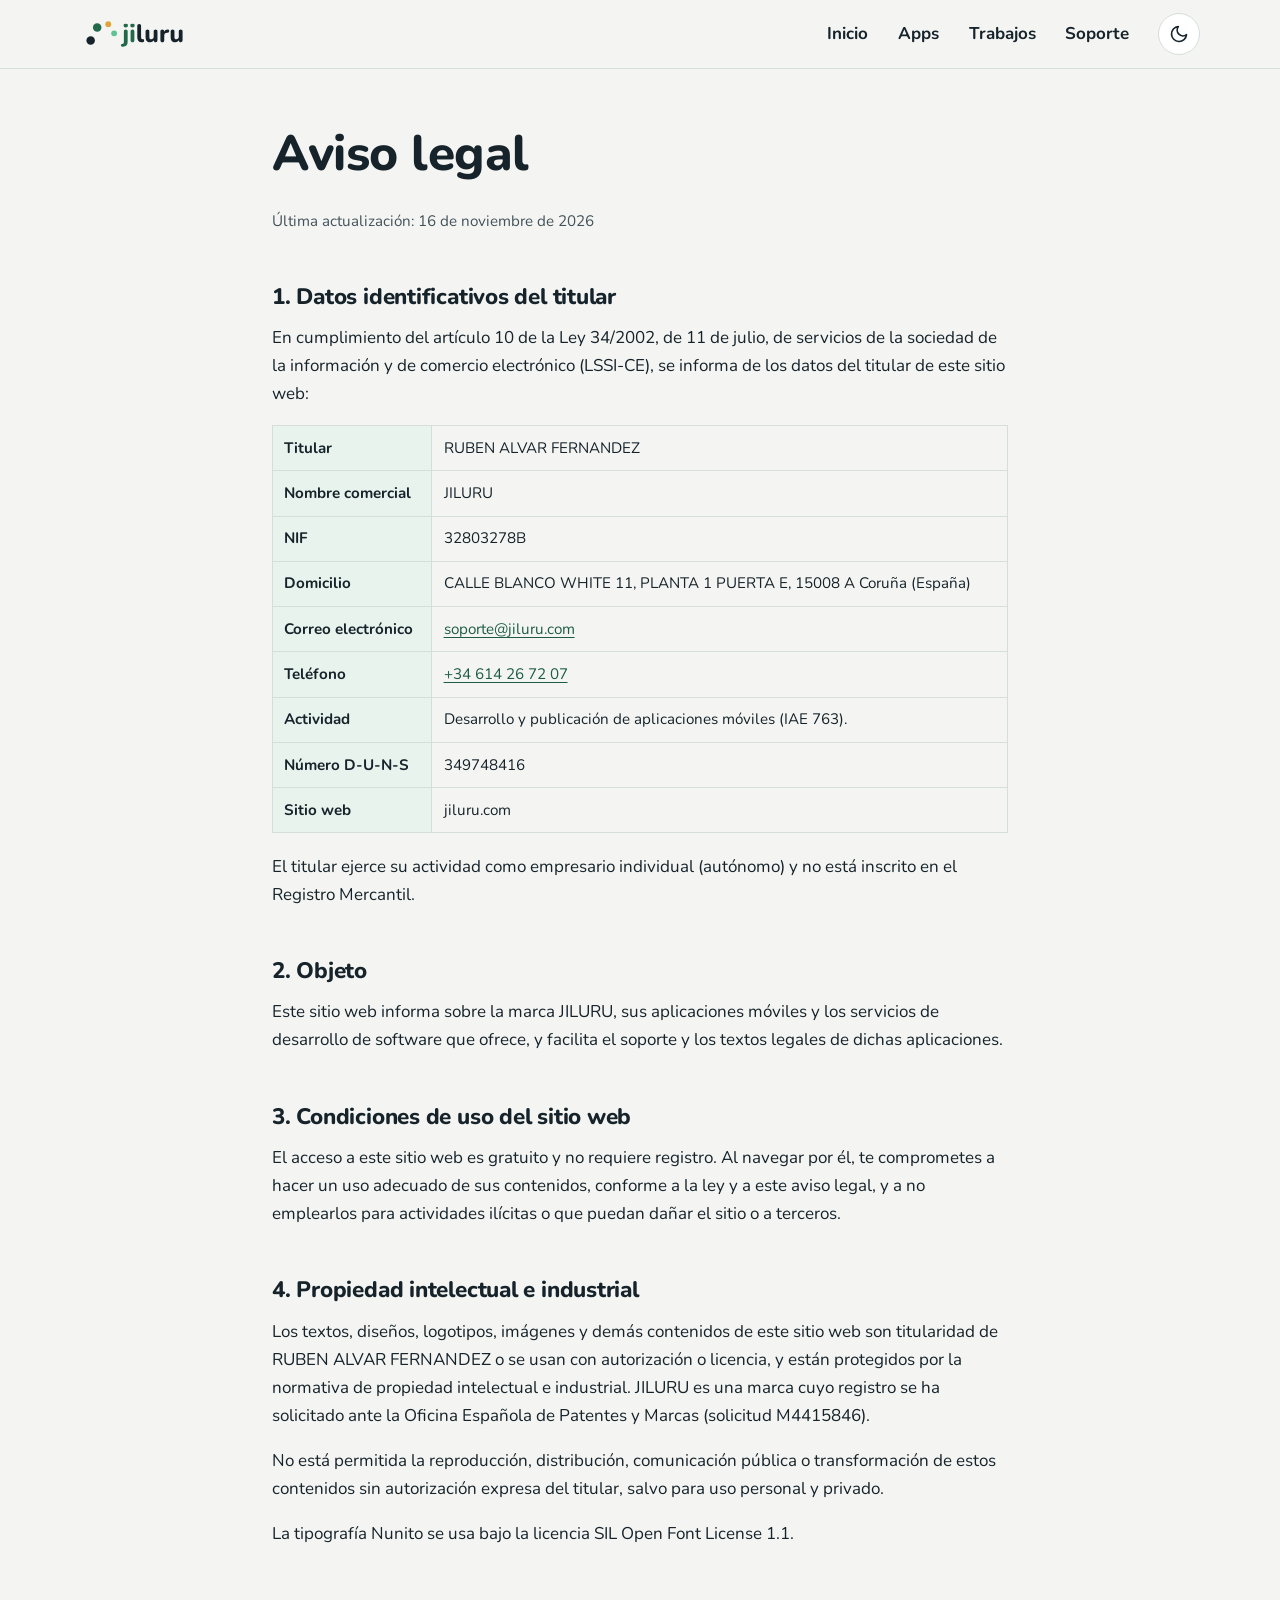
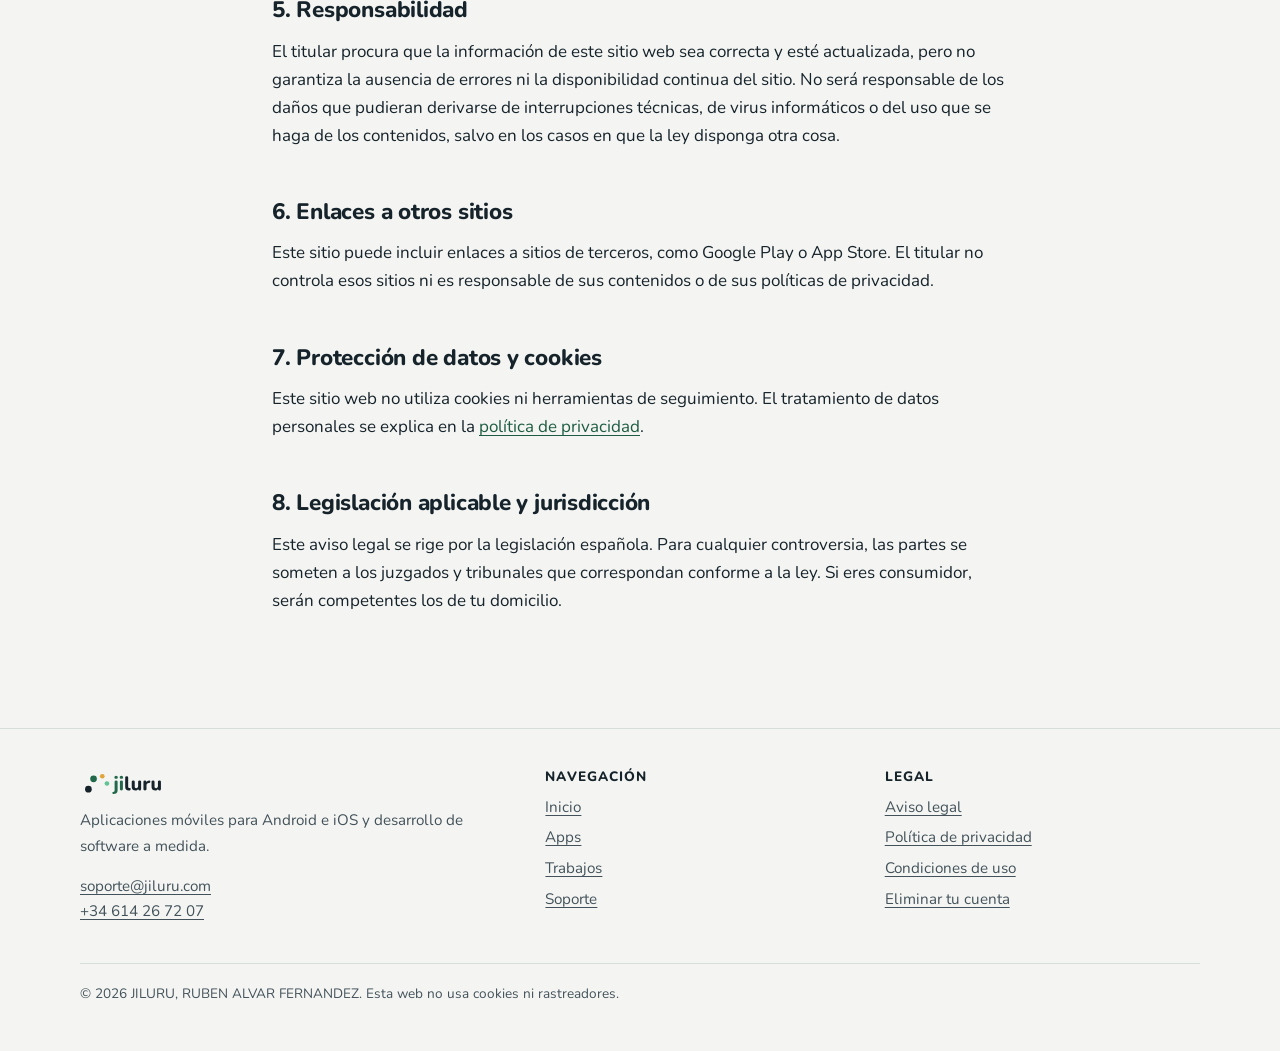
==== aviso-legal/index.html @ 8b1d1f9a "Web JILURU v3" ====
<!DOCTYPE html>
<html lang="es">
<head>
  <meta charset="utf-8">
  <meta name="viewport" content="width=device-width, initial-scale=1">
  <title>Aviso legal | JILURU</title>
  <meta name="description" content="Aviso legal de JILURU conforme a la LSSI-CE.">
  <link rel="canonical" href="https://jiluru.com/aviso-legal/">
  <!-- Idiomas: cuando exista la versión en inglés (carpeta /en/), descomenta la línea "en". -->
  <link rel="alternate" hreflang="es" href="https://jiluru.com/aviso-legal/">
  <!-- <link rel="alternate" hreflang="en" href="https://jiluru.com/en/aviso-legal/"> -->
  <link rel="alternate" hreflang="x-default" href="https://jiluru.com/aviso-legal/">

  <!-- Compartir en redes (Open Graph) -->
  <meta property="og:type" content="website">
  <meta property="og:site_name" content="JILURU">
  <meta property="og:locale" content="es_ES">
  <meta property="og:title" content="Aviso legal | JILURU">
  <meta property="og:description" content="Aviso legal de JILURU conforme a la LSSI-CE.">
  <meta property="og:url" content="https://jiluru.com/aviso-legal/">
  <meta property="og:image" content="https://jiluru.com/assets/img/og-jiluru.png">
  <meta property="og:image:width" content="1200">
  <meta property="og:image:height" content="630">
  <meta property="og:image:alt" content="Logotipo de JILURU">
  <meta name="twitter:card" content="summary_large_image">

  <!-- Iconos -->
  <link rel="icon" href="../favicon.ico" sizes="32x32">
  <link rel="icon" href="../favicon.svg" type="image/svg+xml">
  <link rel="apple-touch-icon" href="../apple-touch-icon.png">
  <link rel="manifest" href="../site.webmanifest">
  <meta name="theme-color" content="#22684B">

  <link rel="stylesheet" href="../assets/css/estilos.css">
  <script>try{var t=localStorage.getItem("jiluru-tema");if(t)document.documentElement.setAttribute("data-tema",t)}catch(e){}</script>
  <script src="../assets/js/principal.js" defer></script>
</head>
<body>
  <a class="saltar" href="#contenido">Saltar al contenido</a>

  <header class="cabecera">
    <div class="contenedor">
      <a class="marca" href="../" aria-label="JILURU, ir al inicio">
        <img class="logo-claro" src="../assets/img/logo-jiluru.svg" alt="JILURU" width="110" height="38">
        <img class="logo-oscuro" src="../assets/img/logo-jiluru-oscuro.svg" alt="JILURU" width="110" height="38">
      </a>
      <nav class="menu" aria-label="Principal">
        <ul>
          <li><a href="../">Inicio</a></li>
          <li><a href="../apps/">Apps</a></li>
          <li><a href="../trabajos/">Trabajos</a></li>
          <li><a href="../soporte/">Soporte</a></li>
        </ul>
      </nav>
      <button class="boton-tema" type="button" aria-pressed="false" title="Cambiar modo claro u oscuro">
        <span class="solo-lectores">Modo oscuro</span>
        <svg class="icono-luna" viewBox="0 0 24 24" fill="none" stroke="currentColor" stroke-width="2" stroke-linecap="round" stroke-linejoin="round" aria-hidden="true"><path d="M21 12.8A9 9 0 1 1 11.2 3a7 7 0 0 0 9.8 9.8z"/></svg>
        <svg class="icono-sol" viewBox="0 0 24 24" fill="none" stroke="currentColor" stroke-width="2" stroke-linecap="round" stroke-linejoin="round" aria-hidden="true"><circle cx="12" cy="12" r="4.5"/><path d="M12 2v2M12 20v2M4.9 4.9l1.4 1.4M17.7 17.7l1.4 1.4M2 12h2M20 12h2M4.9 19.1l1.4-1.4M17.7 6.3l1.4-1.4"/></svg>
      </button>
    </div>
  </header>

  <main id="contenido">
    <section class="legal">
      <div class="contenedor texto-largo">
        <h1>Aviso legal</h1>
        <p class="fecha">Última actualización: 16 de noviembre de 2026</p>
        
        <h2>1. Datos identificativos del titular</h2>
        <p>En cumplimiento del artículo 10 de la Ley 34/2002, de 11 de julio, de servicios de la sociedad de la información y de comercio electrónico (LSSI-CE), se informa de los datos del titular de este sitio web:</p>
        <div class="tabla-scroll">
          <table>
            <tr><th scope="row">Titular</th><td>RUBEN ALVAR FERNANDEZ</td></tr>
            <tr><th scope="row">Nombre comercial</th><td>JILURU</td></tr>
            <tr><th scope="row">NIF</th><td>32803278B</td></tr>
            <tr><th scope="row">Domicilio</th><td>CALLE BLANCO WHITE 11, PLANTA 1 PUERTA E, 15008 A Coruña (España)</td></tr>
            <tr><th scope="row">Correo electrónico</th><td><a href="mailto:soporte@jiluru.com">soporte@jiluru.com</a></td></tr>
            <tr><th scope="row">Teléfono</th><td><a href="tel:+34614267207">+34 614 26 72 07</a></td></tr>
            <tr><th scope="row">Actividad</th><td>Desarrollo y publicación de aplicaciones móviles (IAE 763).</td></tr>
            <tr><th scope="row">Número D-U-N-S</th><td>349748416</td></tr>
            <tr><th scope="row">Sitio web</th><td>jiluru.com</td></tr>
          </table>
        </div>
        <p>El titular ejerce su actividad como empresario individual (autónomo) y no está inscrito en el Registro Mercantil.</p>

        <h2>2. Objeto</h2>
        <p>Este sitio web informa sobre la marca JILURU, sus aplicaciones móviles y los servicios de desarrollo de software que ofrece, y facilita el soporte y los textos legales de dichas aplicaciones.</p>

        <h2>3. Condiciones de uso del sitio web</h2>
        <p>El acceso a este sitio web es gratuito y no requiere registro. Al navegar por él, te comprometes a hacer un uso adecuado de sus contenidos, conforme a la ley y a este aviso legal, y a no emplearlos para actividades ilícitas o que puedan dañar el sitio o a terceros.</p>

        <h2>4. Propiedad intelectual e industrial</h2>
        <p>Los textos, diseños, logotipos, imágenes y demás contenidos de este sitio web son titularidad de RUBEN ALVAR FERNANDEZ o se usan con autorización o licencia, y están protegidos por la normativa de propiedad intelectual e industrial. JILURU es una marca cuyo registro se ha solicitado ante la Oficina Española de Patentes y Marcas (solicitud M4415846).</p>
        <p>No está permitida la reproducción, distribución, comunicación pública o transformación de estos contenidos sin autorización expresa del titular, salvo para uso personal y privado.</p>
        <p>La tipografía Nunito se usa bajo la licencia SIL Open Font License 1.1.</p>

        <h2>5. Responsabilidad</h2>
        <p>El titular procura que la información de este sitio web sea correcta y esté actualizada, pero no garantiza la ausencia de errores ni la disponibilidad continua del sitio. No será responsable de los daños que pudieran derivarse de interrupciones técnicas, de virus informáticos o del uso que se haga de los contenidos, salvo en los casos en que la ley disponga otra cosa.</p>

        <h2>6. Enlaces a otros sitios</h2>
        <p>Este sitio puede incluir enlaces a sitios de terceros, como Google Play o App Store. El titular no controla esos sitios ni es responsable de sus contenidos o de sus políticas de privacidad.</p>

        <h2>7. Protección de datos y cookies</h2>
        <p>Este sitio web no utiliza cookies ni herramientas de seguimiento. El tratamiento de datos personales se explica en la <a href="../privacidad/">política de privacidad</a>.</p>

        <h2>8. Legislación aplicable y jurisdicción</h2>
        <p>Este aviso legal se rige por la legislación española. Para cualquier controversia, las partes se someten a los juzgados y tribunales que correspondan conforme a la ley. Si eres consumidor, serán competentes los de tu domicilio.</p>
      </div>
    </section>

  </main>

  <footer class="pie">
    <div class="contenedor">
      <div>
        <img class="logo-claro" src="../assets/img/logo-jiluru.svg" alt="JILURU" width="87" height="30" loading="lazy">
        <img class="logo-oscuro" src="../assets/img/logo-jiluru-oscuro.svg" alt="JILURU" width="87" height="30" loading="lazy">
        <p>Aplicaciones móviles para Android e iOS y desarrollo de software a medida.</p>
        <p><a href="mailto:soporte@jiluru.com">soporte@jiluru.com</a><br><a href="tel:+34614267207">+34 614 26 72 07</a></p>
      </div>
      <div>
        <h2>Navegación</h2>
        <ul>
          <li><a href="../">Inicio</a></li>
          <li><a href="../apps/">Apps</a></li>
          <li><a href="../trabajos/">Trabajos</a></li>
          <li><a href="../soporte/">Soporte</a></li>
        </ul>
      </div>
      <div>
        <h2>Legal</h2>
        <ul>
          <li><a href="../aviso-legal/">Aviso legal</a></li>
          <li><a href="../privacidad/">Política de privacidad</a></li>
          <li><a href="../condiciones/">Condiciones de uso</a></li>
          <li><a href="../eliminar-cuenta/">Eliminar tu cuenta</a></li>
        </ul>
      </div>
      <p class="legal-final">&copy; <span data-anio>2026</span> JILURU, RUBEN ALVAR FERNANDEZ. Esta web no usa cookies ni rastreadores.</p>
    </div>
  </footer>
</body>
</html>
---- assets/css/estilos.css ----
/* =========================================================
   JILURU - Hoja de estilos principal
   Colores de marca: ver variables en :root
   ========================================================= */

/* ---------- Fuente Nunito (alojada en la propia web, sin servicios externos) ---------- */
@font-face {
  font-family: "Nunito";
  font-style: normal;
  font-weight: 400;
  font-display: swap;
  src: url("../fonts/nunito-latin-400-normal.woff2") format("woff2");
}
@font-face {
  font-family: "Nunito";
  font-style: normal;
  font-weight: 700;
  font-display: swap;
  src: url("../fonts/nunito-latin-700-normal.woff2") format("woff2");
}
@font-face {
  font-family: "Nunito";
  font-style: normal;
  font-weight: 800;
  font-display: swap;
  src: url("../fonts/nunito-latin-800-normal.woff2") format("woff2");
}

/* ---------- Variables (modo claro) ---------- */
:root {
  --verde: #22684B;
  --tinta: #16232B;
  --ambar: #E0A43A;
  --menta: #5FC394;
  --menta-claro: #A9DFC5;
  --blanco-roto: #F4F5F2;

  --fondo: #F4F5F2;
  --superficie: #FFFFFF;
  --superficie-2: #E9F3EE;
  --texto: #16232B;
  --texto-suave: #43525A;
  --borde: #D5DED9;
  --enlace: #1D5C42;
  --acento: #22684B;
  --acento-texto: #FFFFFF;
  --sombra: 0 1px 2px rgba(22, 35, 43, .06), 0 8px 24px rgba(22, 35, 43, .06);
  --aviso-fondo: #FFF4DC;
  --aviso-borde: #E0A43A;

  --radio: 18px;
  --ancho: 1120px;
  color-scheme: light;
}

/* ---------- Modo oscuro (automático según el sistema, salvo que el usuario elija claro) ---------- */
@media (prefers-color-scheme: dark) {
  :root:not([data-tema="claro"]) {
    --fondo: #101A20;
    --superficie: #16232B;
    --superficie-2: #1C2E37;
    --texto: #F4F5F2;
    --texto-suave: #B9C6C0;
    --borde: #2A3C45;
    --enlace: #7FD3AB;
    --acento: #5FC394;
    --acento-texto: #10221A;
    --sombra: 0 1px 2px rgba(0, 0, 0, .3), 0 8px 24px rgba(0, 0, 0, .25);
    --aviso-fondo: #33291A;
    --aviso-borde: #E0A43A;
    color-scheme: dark;
  }
}
/* Modo oscuro elegido manualmente con el botón */
:root[data-tema="oscuro"] {
  --fondo: #101A20;
  --superficie: #16232B;
  --superficie-2: #1C2E37;
  --texto: #F4F5F2;
  --texto-suave: #B9C6C0;
  --borde: #2A3C45;
  --enlace: #7FD3AB;
  --acento: #5FC394;
  --acento-texto: #10221A;
  --sombra: 0 1px 2px rgba(0, 0, 0, .3), 0 8px 24px rgba(0, 0, 0, .25);
  --aviso-fondo: #33291A;
  --aviso-borde: #E0A43A;
  color-scheme: dark;
}

/* ---------- Base ---------- */
*, *::before, *::after { box-sizing: border-box; }
html { -webkit-text-size-adjust: 100%; scroll-behavior: smooth; }
@media (prefers-reduced-motion: reduce) { html { scroll-behavior: auto; } * { transition: none !important; animation: none !important; } }
body {
  margin: 0;
  font-family: "Nunito", system-ui, -apple-system, "Segoe UI", Roboto, Arial, sans-serif;
  font-size: 1.0625rem;
  line-height: 1.65;
  color: var(--texto);
  background: var(--fondo);
}
img, svg { max-width: 100%; height: auto; display: block; }
a { color: var(--enlace); text-underline-offset: .18em; }
a:hover { text-decoration-thickness: 2px; }
:focus-visible { outline: 3px solid var(--ambar); outline-offset: 3px; border-radius: 6px; }
h1, h2, h3 { line-height: 1.2; font-weight: 800; letter-spacing: -.01em; }
h1 { font-size: clamp(2rem, 4.5vw, 3.1rem); margin: 0 0 .5em; }
h2 { font-size: clamp(1.5rem, 3vw, 2rem); margin: 2em 0 .6em; }
h3 { font-size: 1.25rem; margin: 1.6em 0 .5em; }
p, ul, ol { margin: 0 0 1em; }
.contenedor { width: min(100% - 2.5rem, var(--ancho)); margin-inline: auto; }
.texto-largo { max-width: 46rem; }
.solo-lectores {
  position: absolute !important; width: 1px; height: 1px; padding: 0; margin: -1px;
  overflow: hidden; clip: rect(0, 0, 0, 0); white-space: nowrap; border: 0;
}
.saltar {
  position: absolute; left: 1rem; top: -4rem; z-index: 100;
  background: var(--acento); color: var(--acento-texto); padding: .6rem 1rem; border-radius: 10px; font-weight: 700;
}
.saltar:focus { top: 1rem; }

/* ---------- Cabecera ---------- */
.cabecera {
  position: sticky; top: 0; z-index: 50;
  background: color-mix(in srgb, var(--fondo) 88%, transparent);
  backdrop-filter: saturate(1.4) blur(10px);
  -webkit-backdrop-filter: saturate(1.4) blur(10px);
  border-bottom: 1px solid var(--borde);
}
.cabecera .contenedor { display: flex; align-items: center; gap: 1rem; min-height: 68px; flex-wrap: wrap; }
.marca { display: inline-flex; align-items: center; margin-right: auto; padding: .4rem 0; }
.marca img { height: 38px; width: auto; }
.logo-oscuro { display: none !important; }
:root[data-tema="oscuro"] .logo-claro { display: none !important; }
:root[data-tema="oscuro"] .logo-oscuro { display: block !important; }
@media (prefers-color-scheme: dark) {
  :root:not([data-tema="claro"]) .logo-claro { display: none !important; }
  :root:not([data-tema="claro"]) .logo-oscuro { display: block !important; }
}
.menu ul { list-style: none; display: flex; gap: .25rem; margin: 0; padding: 0; }
.menu a {
  display: block; padding: .45rem .8rem; border-radius: 999px;
  color: var(--texto); text-decoration: none; font-weight: 700;
}
.menu a:hover { background: var(--superficie-2); }
.menu a[aria-current="page"] { background: var(--acento); color: var(--acento-texto); }
.boton-tema {
  border: 1px solid var(--borde); background: var(--superficie); color: var(--texto);
  width: 42px; height: 42px; border-radius: 50%; cursor: pointer; display: grid; place-items: center;
}
.boton-tema svg { width: 20px; height: 20px; }
.boton-tema .icono-sol { display: none; }
:root[data-tema="oscuro"] .boton-tema .icono-sol { display: block; }
:root[data-tema="oscuro"] .boton-tema .icono-luna { display: none; }
@media (prefers-color-scheme: dark) {
  :root:not([data-tema="claro"]) .boton-tema .icono-sol { display: block; }
  :root:not([data-tema="claro"]) .boton-tema .icono-luna { display: none; }
}
@media (max-width: 720px) {
  .menu { order: 3; width: 100%; overflow-x: auto; padding-bottom: .5rem; }
  .menu ul { gap: .15rem; }
  .menu a { padding: .4rem .7rem; white-space: nowrap; }
}

/* ---------- Portada (hero) ---------- */
.portada { padding: clamp(3rem, 8vw, 6rem) 0 clamp(2.5rem, 6vw, 4.5rem); position: relative; overflow: hidden; }
.portada .contenedor { display: grid; grid-template-columns: 1.25fr .75fr; gap: 2rem; align-items: center; }
.portada .entradilla { font-size: clamp(1.1rem, 2vw, 1.3rem); color: var(--texto-suave); max-width: 36rem; }
.etiqueta-sup { display: inline-block; font-weight: 800; font-size: .85rem; letter-spacing: .08em; text-transform: uppercase; color: var(--enlace); margin-bottom: .8rem; }
.puntos { position: relative; aspect-ratio: 1; max-width: 340px; justify-self: end; width: 100%; }
.puntos span { position: absolute; border-radius: 50%; }
.puntos .p1 { width: 36%; height: 36%; left: 2%;  top: 58%; background: var(--tinta); }
.puntos .p2 { width: 36%; height: 36%; left: 22%; top: 12%; background: var(--verde); }
.puntos .p3 { width: 25%; height: 25%; left: 60%; top: 2%;  background: var(--ambar); }
.puntos .p4 { width: 25%; height: 25%; left: 72%; top: 40%; background: var(--menta); }
:root[data-tema="oscuro"] .puntos .p1 { background: var(--blanco-roto); }
@media (prefers-color-scheme: dark) { :root:not([data-tema="claro"]) .puntos .p1 { background: var(--blanco-roto); } }
@media (max-width: 760px) {
  .portada .contenedor { grid-template-columns: 1fr; }
  .puntos { max-width: 180px; justify-self: start; order: -1; }
}

/* ---------- Botones ---------- */
.botones { display: flex; flex-wrap: wrap; gap: .75rem; margin-top: 1.5rem; }
.boton {
  display: inline-flex; align-items: center; gap: .5rem; padding: .8rem 1.3rem; border-radius: 999px;
  font-weight: 800; text-decoration: none; border: 2px solid var(--acento);
  background: var(--acento); color: var(--acento-texto);
}
.boton:hover { filter: brightness(1.08); }
.boton.secundario { background: transparent; color: var(--texto); border-color: var(--borde); }
.boton.secundario:hover { border-color: var(--acento); }
.boton-tienda {
  display: inline-flex; flex-direction: column; line-height: 1.2; padding: .6rem 1.1rem; border-radius: 12px;
  border: 1px dashed var(--borde); color: var(--texto-suave); background: var(--superficie);
  cursor: not-allowed; user-select: none;
}
.boton-tienda small { font-size: .75rem; }
.boton-tienda strong { font-size: 1rem; color: var(--texto); }

/* ---------- Secciones y tarjetas ---------- */
.seccion { padding: clamp(2.5rem, 6vw, 4.5rem) 0; }
.seccion.alterna { background: var(--superficie-2); }
.seccion > .contenedor > h2:first-child { margin-top: 0; }
.subtitulo { color: var(--texto-suave); max-width: 40rem; margin-top: -.3rem; }
.rejilla { display: grid; gap: 1.25rem; grid-template-columns: repeat(auto-fill, minmax(280px, 1fr)); margin-top: 1.75rem; }
.tarjeta {
  background: var(--superficie); border: 1px solid var(--borde); border-radius: var(--radio);
  padding: 1.5rem; box-shadow: var(--sombra); display: flex; flex-direction: column; gap: .4rem;
}
.tarjeta h3 { margin: .2rem 0 .2rem; }
.tarjeta p { color: var(--texto-suave); margin: 0; }
.tarjeta .pie-tarjeta { margin-top: auto; padding-top: 1rem; }
.icono-app {
  width: 56px; height: 56px; border-radius: 14px; display: grid; place-items: center;
  background: var(--superficie-2); color: var(--verde); margin-bottom: .4rem;
}
:root[data-tema="oscuro"] .icono-app { color: var(--menta); }
@media (prefers-color-scheme: dark) { :root:not([data-tema="claro"]) .icono-app { color: var(--menta); } }
.icono-app svg { width: 30px; height: 30px; }
.chapa {
  display: inline-block; align-self: flex-start; font-size: .78rem; font-weight: 800; letter-spacing: .04em;
  padding: .2rem .65rem; border-radius: 999px; background: var(--ambar); color: var(--tinta);
}
.chapa.plantilla { background: transparent; border: 2px dashed var(--ambar); color: var(--texto); }
.chapa.gris { background: var(--superficie-2); color: var(--texto); }

/* ---------- Ficha de app ---------- */
.ficha-app {
  display: grid; grid-template-columns: 1fr 280px; gap: 2rem; align-items: start;
  background: var(--superficie); border: 1px solid var(--borde); border-radius: calc(var(--radio) + 6px);
  padding: clamp(1.5rem, 4vw, 2.5rem); box-shadow: var(--sombra); margin-bottom: 2rem; scroll-margin-top: 90px;
}
.ficha-app h2 { margin-top: .4rem; }
.ficha-app ul { padding-left: 1.2rem; color: var(--texto-suave); }
.capturas { display: flex; gap: .75rem; }
.movil {
  flex: 1; aspect-ratio: 9 / 19; border-radius: 22px; border: 2px dashed var(--borde);
  display: grid; place-items: center; text-align: center; padding: .75rem; font-size: .85rem; color: var(--texto-suave);
  background: var(--superficie-2);
}
.movil img { border-radius: 20px; width: 100%; height: 100%; object-fit: cover; }
@media (max-width: 800px) { .ficha-app { grid-template-columns: 1fr; } .capturas { max-width: 320px; } }

/* ---------- Llamada a la acción ---------- */
.llamada {
  background: var(--verde); color: #FFFFFF; border-radius: calc(var(--radio) + 8px);
  padding: clamp(2rem, 5vw, 3rem); display: flex; flex-wrap: wrap; gap: 1.5rem; align-items: center; justify-content: space-between;
}
.llamada h2 { margin: 0 0 .3rem; color: #FFFFFF; }
.llamada p { margin: 0; color: #E3F2EA; }
.llamada .boton { background: var(--ambar); border-color: var(--ambar); color: var(--tinta); }

/* ---------- Preguntas frecuentes ---------- */
.faq details {
  background: var(--superficie); border: 1px solid var(--borde); border-radius: 14px;
  padding: 0 1.2rem; margin-bottom: .75rem;
}
.faq summary { cursor: pointer; font-weight: 800; padding: 1rem 0; list-style-position: outside; }
.faq details[open] summary { border-bottom: 1px solid var(--borde); margin-bottom: .8rem; }
.faq details > *:last-child { margin-bottom: 1rem; }

/* ---------- Textos legales ---------- */
.legal { padding: clamp(2rem, 5vw, 3.5rem) 0 4rem; }
.legal h2 { font-size: 1.4rem; margin-top: 2.2em; }
.legal h3 { font-size: 1.1rem; }
.legal table { border-collapse: collapse; width: 100%; margin: 0 0 1.2rem; font-size: .95rem; }
.legal th, .legal td { border: 1px solid var(--borde); padding: .6rem .7rem; text-align: left; vertical-align: top; }
.legal th { background: var(--superficie-2); }
.tabla-scroll { overflow-x: auto; }
.fecha { color: var(--texto-suave); font-size: .95rem; }
.indice { background: var(--superficie); border: 1px solid var(--borde); border-radius: 14px; padding: 1rem 1.4rem; margin: 1.5rem 0; }
.indice ol { margin: 0; padding-left: 1.2rem; }

/* Marcadores de contenido pendiente: SE VEN A PROPÓSITO para que no se publiquen sin revisar */
.pendiente {
  background: var(--aviso-fondo); border: 2px dashed var(--aviso-borde); border-radius: 6px;
  padding: 0 .3rem; font-weight: 700;
}
.nota-revision {
  background: var(--aviso-fondo); border-left: 5px solid var(--aviso-borde); border-radius: 10px;
  padding: .9rem 1.1rem; margin: 1rem 0 1.4rem; font-size: .95rem;
}

/* ---------- Pie ---------- */
.pie { border-top: 1px solid var(--borde); padding: 2.5rem 0 2rem; margin-top: 2rem; font-size: .95rem; color: var(--texto-suave); }
.pie .contenedor { display: grid; gap: 1.5rem; grid-template-columns: 1.4fr 1fr 1fr; }
.pie img { height: 30px; width: auto; margin-bottom: .6rem; }
.pie h2 { font-size: .85rem; letter-spacing: .08em; text-transform: uppercase; margin: 0 0 .6rem; color: var(--texto); }
.pie ul { list-style: none; padding: 0; margin: 0; }
.pie li { margin-bottom: .35rem; }
.pie a { color: var(--texto-suave); }
.pie a:hover { color: var(--texto); }
.pie .legal-final { grid-column: 1 / -1; border-top: 1px solid var(--borde); padding-top: 1.2rem; font-size: .85rem; }
@media (max-width: 720px) { .pie .contenedor { grid-template-columns: 1fr; } }

/* ---------- Página 404 ---------- */
.error-404 { text-align: center; padding: 5rem 0; }
.error-404 .numero { font-size: clamp(4rem, 14vw, 8rem); font-weight: 800; color: var(--acento); line-height: 1; margin: 0; }
.error-404 .botones { justify-content: center; }
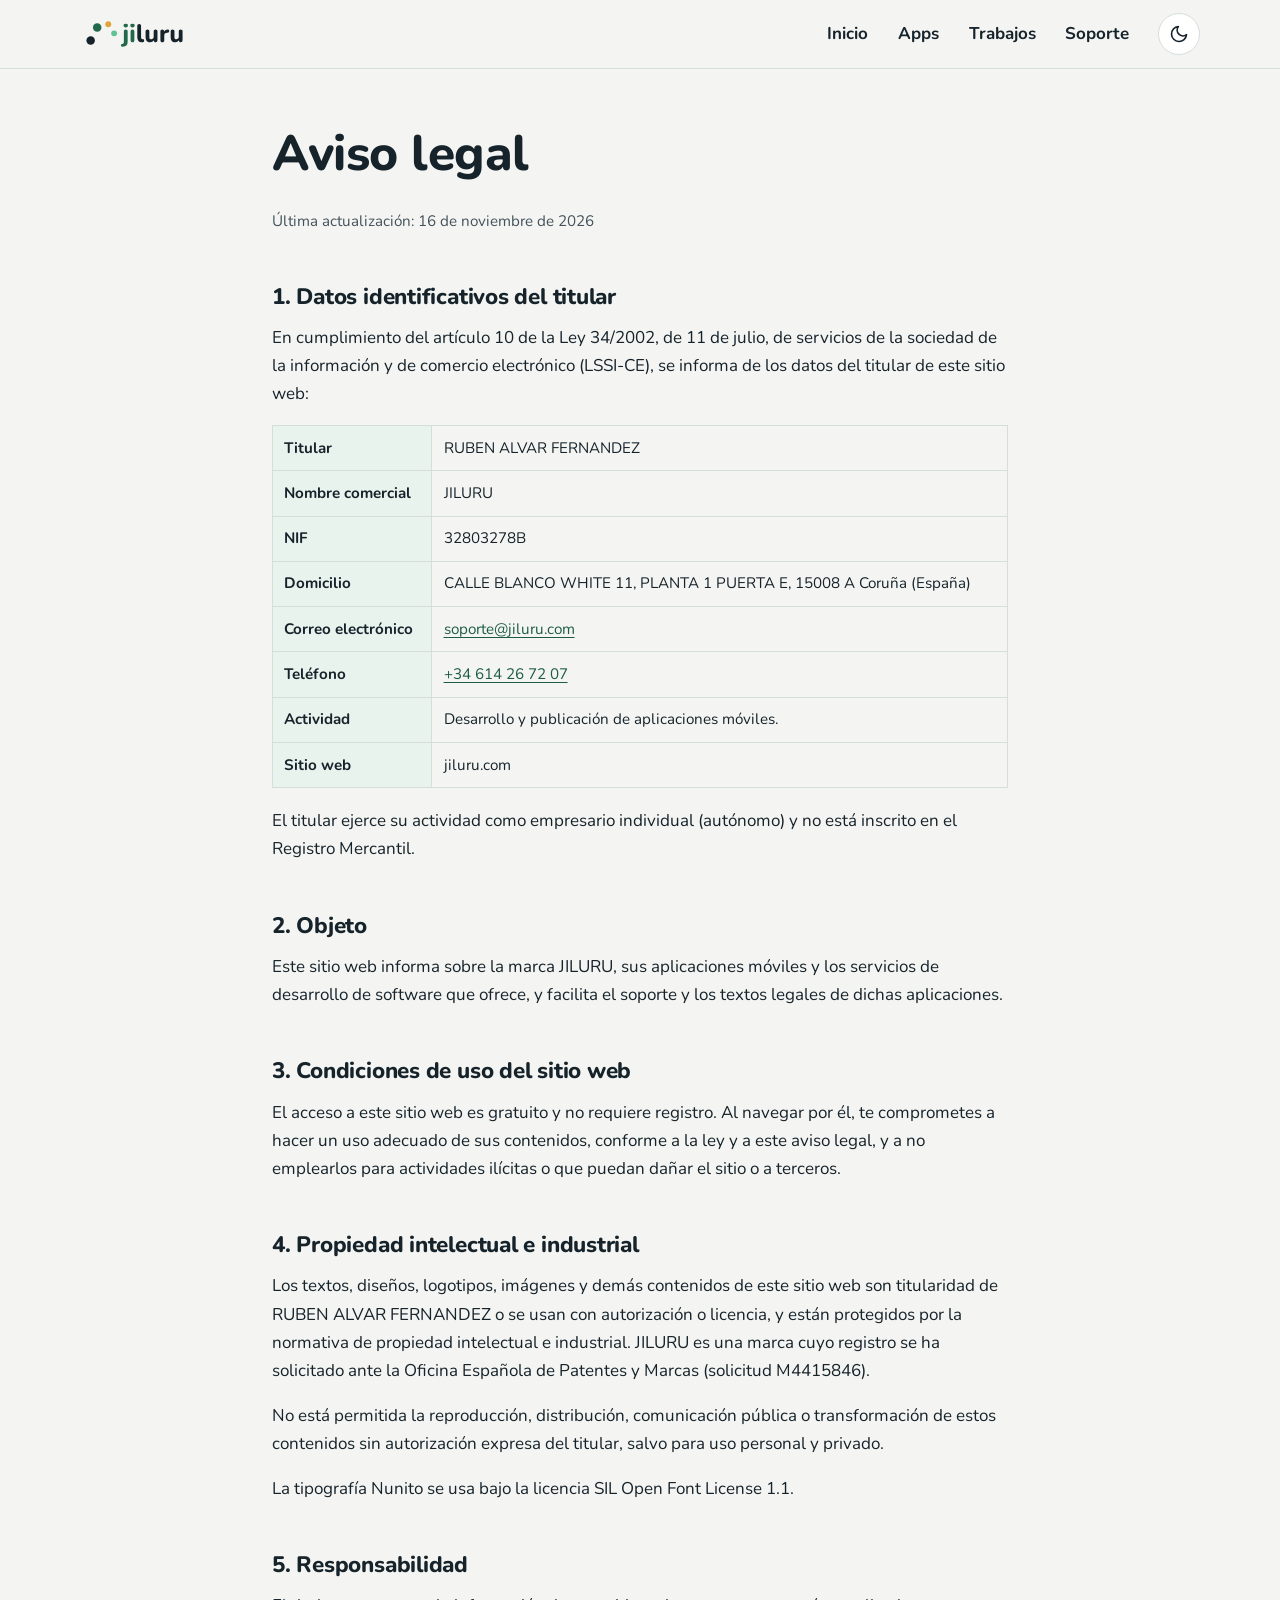
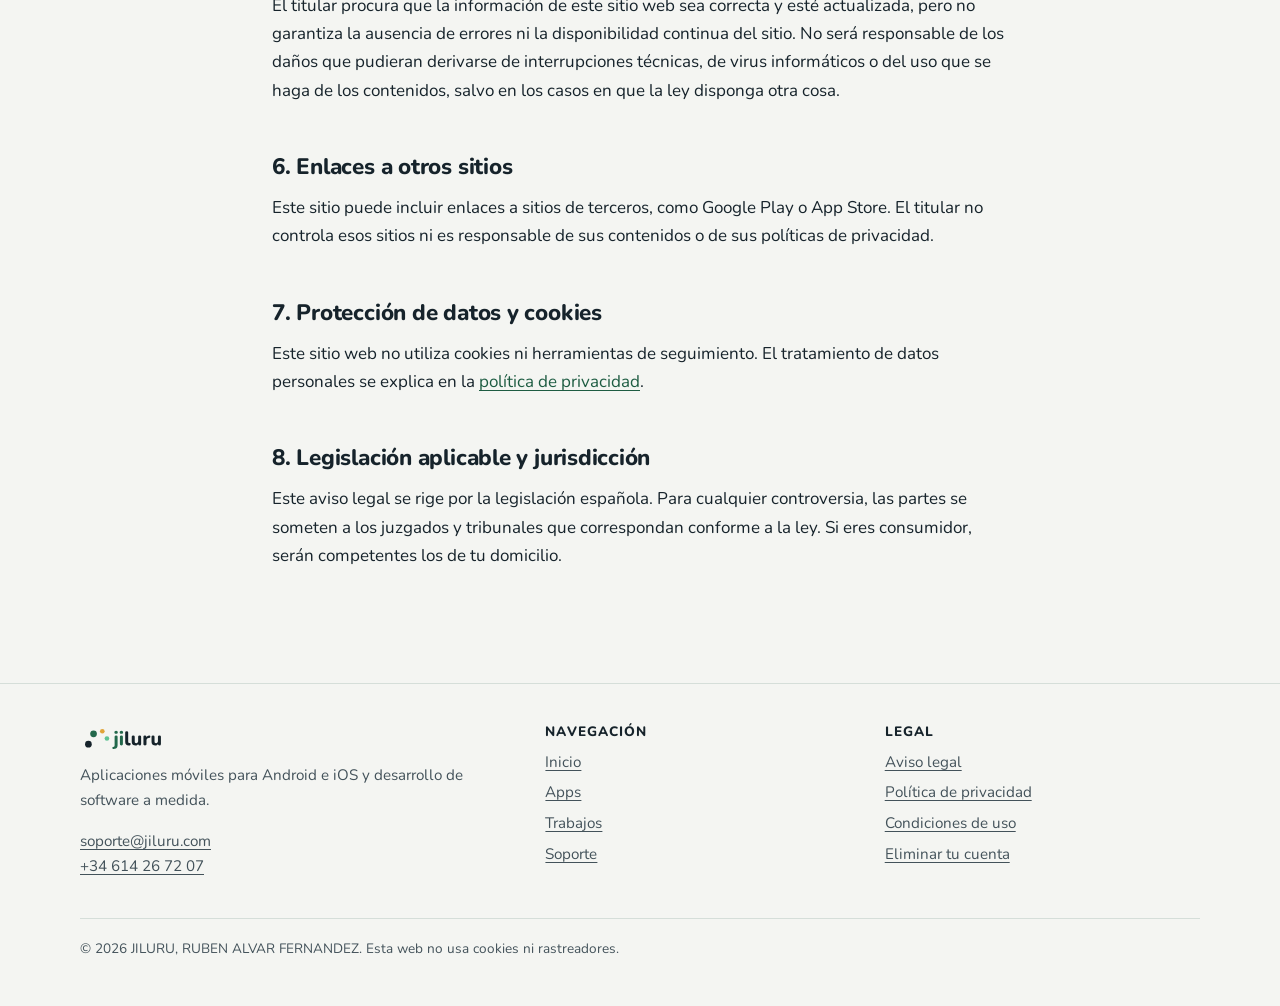
==== commit 76121059: "Web JILURU v6: aviso legal sin IAE ni D-U-N-S" ====
--- a/aviso-legal/index.html
+++ b/aviso-legal/index.html
@@ -76,8 +76,7 @@
             <tr><th scope="row">Domicilio</th><td>CALLE BLANCO WHITE 11, PLANTA 1 PUERTA E, 15008 A Coruña (España)</td></tr>
             <tr><th scope="row">Correo electrónico</th><td><a href="mailto:soporte@jiluru.com">soporte@jiluru.com</a></td></tr>
             <tr><th scope="row">Teléfono</th><td><a href="tel:+34614267207">+34 614 26 72 07</a></td></tr>
-            <tr><th scope="row">Actividad</th><td>Desarrollo y publicación de aplicaciones móviles (IAE 763).</td></tr>
-            <tr><th scope="row">Número D-U-N-S</th><td>349748416</td></tr>
+            <tr><th scope="row">Actividad</th><td>Desarrollo y publicación de aplicaciones móviles.</td></tr>
             <tr><th scope="row">Sitio web</th><td>jiluru.com</td></tr>
           </table>
         </div>
